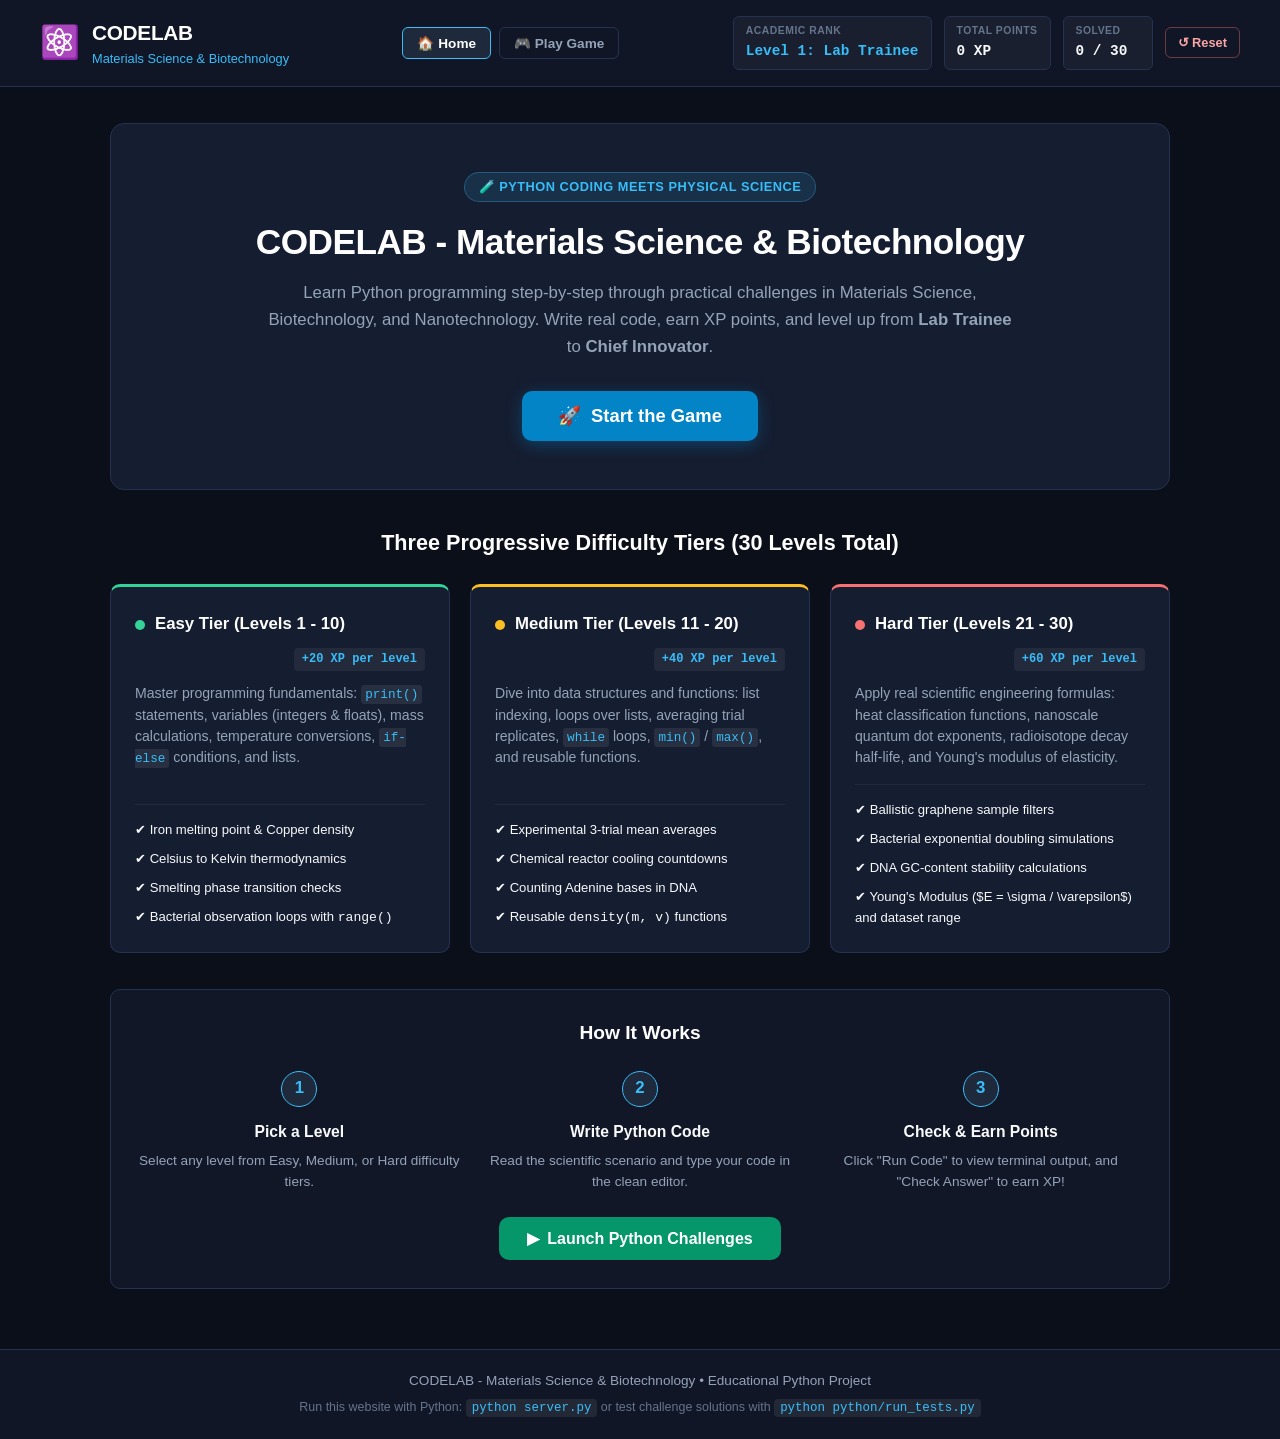
==== index.html @ d429882a "Initial project commit Co-authored-by: Copilot <223556219+Copilot@users.noreply.github.com>" ====
<!DOCTYPE html>
<html lang="en">
<head>
  <meta charset="UTF-8">
  <meta name="viewport" content="width=device-width, initial-scale=1.0">
  <title>CODELAB - Materials Science & Biotechnology</title>
  <link rel="stylesheet" href="css/style.css">
  <link rel="icon" href="data:image/svg+xml,<svg xmlns=%22http://www.w3.org/2000/svg%22 viewBox=%220%22%200%22%20100%22%20100%22><text y=%22.9em%22 font-size=%2290%22>🐍</text></svg>">
</head>
<body>

  <!-- App Header -->
  <header class="app-header">
    <div class="header-container">
      <div class="brand" id="nav-brand" style="cursor: pointer;" title="Return to Home">
        <span class="brand-icon">⚛️</span>
        <div>
          <h1>CODELAB</h1>
          <p class="brand-sub">Materials Science & Biotechnology</p>
        </div>
      </div>

      <nav class="header-nav">
        <button class="nav-btn active" id="btn-nav-home">🏠 Home</button>
        <button class="nav-btn" id="btn-nav-game">🎮 Play Game</button>
      </nav>

      <div class="stats-panel">
        <div class="stat-badge">
          <span class="stat-label">Academic Rank</span>
          <span class="stat-value highlight" id="hud-level-pill">Level 1: Lab Trainee</span>
        </div>
        <div class="stat-badge">
          <span class="stat-label">Total Points</span>
          <span class="stat-value" id="hud-xp">0 XP</span>
        </div>
        <div class="stat-badge">
          <span class="stat-label">Solved</span>
          <span class="stat-value" id="hud-solved">0 / 30</span>
        </div>
        <button class="btn-reset" id="btn-reset-progress" title="Reset your saved score">↺ Reset</button>
      </div>
    </div>
  </header>

  <!-- ======================================================================
       FRONT PAGE / HOME VIEW
       ====================================================================== -->
  <section class="home-view" id="home-view">
    <div class="hero-box">
      <div class="hero-tag">🧪 Python Coding Meets Physical Science</div>
      <h1 class="hero-heading">CODELAB - Materials Science & Biotechnology</h1>
      <p class="hero-subheading">
        Learn Python programming step-by-step through practical challenges in Materials Science, 
        Biotechnology, and Nanotechnology. Write real code, earn XP points, and level up from 
        <strong>Lab Trainee</strong> to <strong>Chief Innovator</strong>.
      </p>
      
      <div class="hero-actions">
        <button class="btn-hero-primary" id="btn-hero-start">
          <span>🚀</span> Start the Game
        </button>
      </div>
    </div>

    <!-- Tier Overview Cards -->
    <div class="overview-section">
      <h2 class="overview-title">Three Progressive Difficulty Tiers (30 Levels Total)</h2>
      <div class="tier-cards-grid">
        
        <div class="tier-card tier-card-easy" data-target-tier="easy" title="Click to launch Easy tier">
          <div class="tier-card-header">
            <span class="dot dot-easy"></span>
            <h3>Easy Tier (Levels 1 - 10)</h3>
            <span class="tier-reward">+20 XP per level</span>
          </div>
          <p class="tier-card-desc">
            Master programming fundamentals: <code>print()</code> statements, variables (integers & floats), 
            mass calculations, temperature conversions, <code>if-else</code> conditions, and lists.
          </p>
          <ul class="tier-features">
            <li>✔ Iron melting point & Copper density</li>
            <li>✔ Celsius to Kelvin thermodynamics</li>
            <li>✔ Smelting phase transition checks</li>
            <li>✔ Bacterial observation loops with <code>range()</code></li>
          </ul>
        </div>

        <div class="tier-card tier-card-medium" data-target-tier="medium" title="Click to launch Medium tier">
          <div class="tier-card-header">
            <span class="dot dot-medium"></span>
            <h3>Medium Tier (Levels 11 - 20)</h3>
            <span class="tier-reward">+40 XP per level</span>
          </div>
          <p class="tier-card-desc">
            Dive into data structures and functions: list indexing, loops over lists, 
            averaging trial replicates, <code>while</code> loops, <code>min()</code> / <code>max()</code>, and reusable functions.
          </p>
          <ul class="tier-features">
            <li>✔ Experimental 3-trial mean averages</li>
            <li>✔ Chemical reactor cooling countdowns</li>
            <li>✔ Counting Adenine bases in DNA</li>
            <li>✔ Reusable <code>density(m, v)</code> functions</li>
          </ul>
        </div>

        <div class="tier-card tier-card-hard" data-target-tier="hard" title="Click to launch Hard tier">
          <div class="tier-card-header">
            <span class="dot dot-hard"></span>
            <h3>Hard Tier (Levels 21 - 30)</h3>
            <span class="tier-reward">+60 XP per level</span>
          </div>
          <p class="tier-card-desc">
            Apply real scientific engineering formulas: heat classification functions, 
            nanoscale quantum dot exponents, radioisotope decay half-life, and Young's modulus of elasticity.
          </p>
          <ul class="tier-features">
            <li>✔ Ballistic graphene sample filters</li>
            <li>✔ Bacterial exponential doubling simulations</li>
            <li>✔ DNA GC-content stability calculations</li>
            <li>✔ Young's Modulus ($E = \sigma / \varepsilon$) and dataset range</li>
          </ul>
        </div>

      </div>

      <!-- How to Play Quick Steps -->
      <div class="steps-box">
        <h3 class="steps-title">How It Works</h3>
        <div class="steps-grid">
          <div class="step-item">
            <span class="step-num">1</span>
            <h4>Pick a Level</h4>
            <p>Select any level from Easy, Medium, or Hard difficulty tiers.</p>
          </div>
          <div class="step-item">
            <span class="step-num">2</span>
            <h4>Write Python Code</h4>
            <p>Read the scientific scenario and type your code in the clean editor.</p>
          </div>
          <div class="step-item">
            <span class="step-num">3</span>
            <h4>Check & Earn Points</h4>
            <p>Click "Run Code" to view terminal output, and "Check Answer" to earn XP!</p>
          </div>
        </div>
        <div style="text-align: center; margin-top: 24px;">
          <button class="btn-hero-secondary" id="btn-hero-start-bottom">
            <span>▶</span> Launch Python Challenges
          </button>
        </div>
      </div>
    </div>
  </section>

  <!-- ======================================================================
       GAME VIEW (CHALLENGE WORKSPACE)
       ====================================================================== -->
  <main class="main-content" id="game-view" style="display: none;">
    
    <!-- Tier Selection Tabs -->
    <div class="tier-tabs">
      <button class="tier-btn active" data-tier="easy">
        <span class="dot dot-easy"></span>
        Easy Levels (1 - 10)
      </button>
      <button class="tier-btn" data-tier="medium">
        <span class="dot dot-medium"></span>
        Medium Levels (11 - 20)
      </button>
      <button class="tier-btn" data-tier="hard">
        <span class="dot dot-hard"></span>
        Hard Levels (21 - 30)
      </button>
    </div>

    <!-- Levels Selector Grid -->
    <div class="levels-grid" id="levels-container">
      <!-- Generated dynamically by app.js (10 buttons for active tier) -->
    </div>

    <!-- Active Challenge Workspace -->
    <div class="workspace-card">
      
      <!-- Challenge Header -->
      <div class="challenge-header">
        <div>
          <div class="challenge-meta">
            <span class="badge" id="cw-difficulty-badge">Easy</span>
            <span class="badge badge-topic" id="cw-topic-badge">print() Statement</span>
            <span class="badge badge-xp" id="cw-xp-badge">+20 XP</span>
          </div>
          <h2 class="challenge-title" id="cw-title">Level 1: Lab Terminal Greeting</h2>
        </div>
        <div id="cw-status-indicator">
          <!-- Solved or Unsolved indicator -->
        </div>
      </div>

      <!-- Problem Description & Instructions -->
      <div class="challenge-description">
        <p class="scenario-text" id="cw-scenario">
          Welcome to the research laboratory! Every scientific instrument logs status messages to the console.
        </p>
        <div class="instruction-box" id="cw-instruction">
          Use the <code>print()</code> function to display exactly: <code>Hello, Science Lab!</code>
        </div>
      </div>

      <!-- Python Code Editor -->
      <div class="editor-wrapper">
        <div class="editor-bar">
          <span class="editor-file">main.py (Python Workspace)</span>
          <div class="editor-quick-actions">
            <button class="btn-tool" id="btn-hint">💡 Hint</button>
            <button class="btn-tool" id="btn-clear-code">↺ Clear</button>
          </div>
        </div>
        <textarea class="code-editor" id="code-input" spellcheck="false" placeholder="# Type your Python code here..."></textarea>
      </div>

      <!-- Editor Controls -->
      <div class="editor-actions">
        <button class="btn btn-run" id="btn-run-code">▶ Run Code</button>
        <button class="btn btn-check" id="btn-check-answer">✔ Check Answer</button>
      </div>

      <!-- Terminal Output Screen -->
      <div class="terminal-box">
        <div class="terminal-title">
          <span>TERMINAL OUTPUT</span>
          <span class="terminal-status" id="terminal-status">READY</span>
        </div>
        <pre class="terminal-body" id="terminal-body">Press "Run Code" to test or "Check Answer" to verify your solution.</pre>
      </div>

      <!-- Result Banner -->
      <div class="feedback-banner" id="feedback-banner" style="display: none;"></div>

    </div>

  </main>

  <!-- Simple Footer with Python Information -->
  <footer class="app-footer">
    <div class="footer-container">
      <p>CODELAB - Materials Science & Biotechnology • Educational Python Project</p>
      <p class="footer-sub">
        Run this website with Python: 
        <code>python server.py</code> or test challenge solutions with <code>python python/run_tests.py</code>
      </p>
    </div>
  </footer>

  <!-- Toast Notification Container -->
  <div id="toast-container" class="toast-container"></div>

  <!-- Scripts -->
  <script src="js/challenges.js"></script>
  <script src="js/game.js"></script>
  <script src="js/app.js"></script>
</body>
</html>
---- css/style.css ----
/* ==========================================================================
   CodeLab: Materials × Bio
   style.css - Clean, Student-Friendly Dark Design (Static Background, No Lag)
   ========================================================================== */

:root {
  --bg-page: #0b0f19;
  --bg-card: #151d30;
  --bg-card-hover: #1c2742;
  --bg-editor: #070c18;
  --bg-terminal: #050811;

  --border-subtle: #243250;
  --border-highlight: #38bdf8;

  --cyan: #38bdf8;
  --green: #34d399;
  --amber: #fbbf24;
  --rose: #f87171;
  --purple: #c084fc;

  --text-main: #f8fafc;
  --text-muted: #94a3b8;
  --text-dim: #64748b;

  --font-main: -apple-system, BlinkMacSystemFont, "Segoe UI", Roboto, Oxygen, Ubuntu, Cantarell, sans-serif;
  --font-mono: "Fira Code", Consolas, Monaco, "Courier New", monospace;

  --radius-sm: 6px;
  --radius-md: 10px;
  --radius-lg: 14px;
}

* {
  box-sizing: border-box;
  margin: 0;
  padding: 0;
}

body {
  background-color: var(--bg-page);
  color: var(--text-main);
  font-family: var(--font-main);
  line-height: 1.6;
  min-height: 100vh;
  display: flex;
  flex-direction: column;
}

/* ==========================================================================
   APP HEADER
   ========================================================================== */
.app-header {
  background-color: #101626;
  border-bottom: 1px solid var(--border-subtle);
  padding: 16px 24px;
  position: sticky;
  top: 0;
  z-index: 100;
}

.header-container {
  max-width: 1200px;
  margin: 0 auto;
  display: flex;
  align-items: center;
  justify-content: space-between;
  gap: 16px;
  flex-wrap: wrap;
}

.brand {
  display: flex;
  align-items: center;
  gap: 12px;
}

.brand-icon {
  font-size: 2rem;
}

.brand h1 {
  font-size: 1.3rem;
  font-weight: 700;
  color: #fff;
  letter-spacing: -0.3px;
}

.brand-sub {
  font-size: 0.8rem;
  color: var(--cyan);
}

.header-nav {
  display: flex;
  align-items: center;
  gap: 8px;
}

.nav-btn {
  background: transparent;
  border: 1px solid var(--border-subtle);
  color: var(--text-muted);
  padding: 7px 14px;
  border-radius: var(--radius-sm);
  font-size: 0.85rem;
  font-weight: 600;
  cursor: pointer;
  transition: all 0.2s;
}

.nav-btn:hover {
  background: rgba(255, 255, 255, 0.06);
  color: #fff;
}

.nav-btn.active {
  background: #1e293b;
  border-color: var(--cyan);
  color: #fff;
}

.stats-panel {
  display: flex;
  align-items: center;
  gap: 12px;
  flex-wrap: wrap;
}

.stat-badge {
  background: rgba(255, 255, 255, 0.04);
  border: 1px solid var(--border-subtle);
  border-radius: var(--radius-sm);
  padding: 6px 12px;
  display: flex;
  flex-direction: column;
  min-width: 90px;
}

.stat-label {
  font-size: 0.65rem;
  color: var(--text-dim);
  text-transform: uppercase;
  font-weight: 600;
  letter-spacing: 0.5px;
}

.stat-value {
  font-size: 0.9rem;
  font-weight: 700;
  color: var(--text-main);
  font-family: var(--font-mono);
}

.stat-value.highlight {
  color: var(--cyan);
}

.btn-reset {
  background: transparent;
  border: 1px solid rgba(248, 113, 113, 0.4);
  color: #fca5a5;
  padding: 7px 12px;
  border-radius: var(--radius-sm);
  font-size: 0.8rem;
  font-weight: 600;
  cursor: pointer;
  transition: all 0.2s;
}

.btn-reset:hover {
  background: rgba(248, 113, 113, 0.15);
  border-color: var(--rose);
  color: #fff;
}

/* ==========================================================================
   FRONT PAGE / HOME VIEW
   ========================================================================== */
.home-view {
  max-width: 1100px;
  margin: 36px auto 60px;
  padding: 0 20px;
}

.hero-box {
  background: #151d30;
  border: 1px solid var(--border-subtle);
  border-radius: var(--radius-lg);
  padding: 48px 36px;
  text-align: center;
  margin-bottom: 36px;
}

.hero-tag {
  display: inline-block;
  background: rgba(56, 189, 248, 0.12);
  border: 1px solid rgba(56, 189, 248, 0.3);
  color: var(--cyan);
  font-size: 0.8rem;
  font-weight: 700;
  padding: 4px 14px;
  border-radius: 20px;
  margin-bottom: 18px;
  text-transform: uppercase;
  letter-spacing: 0.5px;
}

.hero-heading {
  font-size: 2.2rem;
  font-weight: 800;
  color: #fff;
  letter-spacing: -0.5px;
  margin-bottom: 16px;
  line-height: 1.25;
}

.hero-subheading {
  font-size: 1.05rem;
  color: var(--text-muted);
  max-width: 750px;
  margin: 0 auto 30px;
  line-height: 1.6;
}

.hero-actions {
  display: flex;
  justify-content: center;
  gap: 16px;
}

.btn-hero-primary {
  background: #0284c7;
  color: #fff;
  font-size: 1.15rem;
  font-weight: 800;
  padding: 14px 36px;
  border-radius: var(--radius-md);
  border: none;
  cursor: pointer;
  transition: all 0.2s;
  display: inline-flex;
  align-items: center;
  gap: 10px;
  box-shadow: 0 4px 16px rgba(2, 132, 199, 0.35);
}

.btn-hero-primary:hover {
  background: #0ea5e9;
  transform: translateY(-2px);
  box-shadow: 0 6px 20px rgba(14, 165, 233, 0.5);
}

.btn-hero-secondary {
  background: #059669;
  color: #fff;
  font-size: 1rem;
  font-weight: 700;
  padding: 12px 28px;
  border-radius: var(--radius-md);
  border: none;
  cursor: pointer;
  transition: all 0.2s;
  display: inline-flex;
  align-items: center;
  gap: 8px;
}

.btn-hero-secondary:hover {
  background: #10b981;
}

/* Tier Overview Cards */
.overview-title {
  font-size: 1.35rem;
  font-weight: 700;
  color: #fff;
  text-align: center;
  margin-bottom: 24px;
}

.tier-cards-grid {
  display: grid;
  grid-template-columns: repeat(auto-fit, minmax(300px, 1fr));
  gap: 20px;
  margin-bottom: 36px;
}

.tier-card {
  background: #151d30;
  border: 1px solid var(--border-subtle);
  border-radius: var(--radius-md);
  padding: 24px;
  display: flex;
  flex-direction: column;
  cursor: pointer;
  transition: transform 0.2s ease, border-color 0.2s ease;
}

.tier-card:hover {
  transform: translateY(-3px);
  border-color: rgba(56, 189, 248, 0.4);
}

.tier-card-easy { border-top: 3px solid var(--green); }
.tier-card-medium { border-top: 3px solid var(--amber); }
.tier-card-hard { border-top: 3px solid var(--rose); }

.tier-card-header {
  display: flex;
  align-items: center;
  gap: 10px;
  margin-bottom: 12px;
  flex-wrap: wrap;
}

.tier-card-header h3 {
  font-size: 1.05rem;
  font-weight: 700;
  color: #fff;
}

.tier-reward {
  margin-left: auto;
  font-size: 0.75rem;
  font-weight: 700;
  padding: 2px 8px;
  border-radius: 4px;
  background: rgba(255, 255, 255, 0.06);
  color: var(--cyan);
  font-family: var(--font-mono);
}

.tier-card-desc {
  font-size: 0.88rem;
  color: var(--text-muted);
  margin-bottom: 16px;
  line-height: 1.5;
}

.tier-card-desc code {
  background: rgba(255, 255, 255, 0.08);
  color: var(--cyan);
  padding: 2px 4px;
  border-radius: 3px;
  font-size: 0.9em;
}

.tier-features {
  list-style: none;
  font-size: 0.82rem;
  color: var(--text-main);
  display: flex;
  flex-direction: column;
  gap: 8px;
  margin-top: auto;
  padding-top: 14px;
  border-top: 1px solid rgba(255, 255, 255, 0.05);
}

/* How It Works Steps */
.steps-box {
  background: #111726;
  border: 1px solid var(--border-subtle);
  border-radius: var(--radius-md);
  padding: 28px;
}

.steps-title {
  text-align: center;
  font-size: 1.2rem;
  font-weight: 700;
  color: #fff;
  margin-bottom: 22px;
}

.steps-grid {
  display: grid;
  grid-template-columns: repeat(auto-fit, minmax(220px, 1fr));
  gap: 20px;
}

.step-item {
  text-align: center;
}

.step-num {
  width: 36px;
  height: 36px;
  border-radius: 50%;
  background: #1e293b;
  border: 1px solid var(--border-highlight);
  color: var(--cyan);
  font-weight: 800;
  display: flex;
  align-items: center;
  justify-content: center;
  margin: 0 auto 12px;
  font-size: 1.05rem;
}

.step-item h4 {
  font-size: 0.98rem;
  font-weight: 700;
  margin-bottom: 6px;
}

.step-item p {
  font-size: 0.85rem;
  color: var(--text-muted);
}

/* ==========================================================================
   MAIN CONTENT LAYOUT
   ========================================================================== */
.main-content {
  max-width: 1200px;
  width: 100%;
  margin: 28px auto;
  padding: 0 20px;
  flex: 1;
}

/* Difficulty Tier Tabs */
.tier-tabs {
  display: flex;
  gap: 10px;
  margin-bottom: 20px;
  flex-wrap: wrap;
}

.tier-btn {
  background: #10182b;
  border: 1px solid var(--border-subtle);
  color: var(--text-muted);
  padding: 10px 20px;
  border-radius: var(--radius-md);
  font-size: 0.95rem;
  font-weight: 600;
  cursor: pointer;
  display: flex;
  align-items: center;
  gap: 8px;
  transition: all 0.2s;
}

.tier-btn:hover {
  background: var(--bg-card-hover);
  color: var(--text-main);
}

.tier-btn.active {
  background: #1e293b;
  border-color: var(--border-highlight);
  color: #fff;
}

.dot {
  width: 10px;
  height: 10px;
  border-radius: 50%;
  display: inline-block;
}

.dot-easy { background-color: var(--green); }
.dot-medium { background-color: var(--amber); }
.dot-hard { background-color: var(--rose); }

/* Level Selector Grid */
.levels-grid {
  display: grid;
  grid-template-columns: repeat(auto-fill, minmax(105px, 1fr));
  gap: 10px;
  margin-bottom: 24px;
}

.level-card {
  background: var(--bg-card);
  border: 1px solid var(--border-subtle);
  border-radius: var(--radius-sm);
  padding: 12px 10px;
  text-align: center;
  cursor: pointer;
  transition: all 0.2s;
  display: flex;
  flex-direction: column;
  gap: 4px;
}

.level-card:hover {
  background: var(--bg-card-hover);
  border-color: rgba(56, 189, 248, 0.4);
}

.level-card.active {
  background: #172554;
  border-color: var(--cyan);
}

.level-card.completed {
  border-color: rgba(52, 211, 153, 0.5);
  background: #06281e;
}

.level-num {
  font-size: 0.95rem;
  font-weight: 700;
  color: #fff;
  font-family: var(--font-mono);
}

.level-status {
  font-size: 0.75rem;
  color: var(--text-dim);
}

.level-card.completed .level-status {
  color: var(--green);
  font-weight: 600;
}

/* ==========================================================================
   WORKSPACE CARD (CHALLENGE AREA)
   ========================================================================== */
.workspace-card {
  background: var(--bg-card);
  border: 1px solid var(--border-subtle);
  border-radius: var(--radius-lg);
  padding: 28px;
}

.challenge-header {
  display: flex;
  align-items: flex-start;
  justify-content: space-between;
  gap: 16px;
  margin-bottom: 20px;
  border-bottom: 1px solid var(--border-subtle);
  padding-bottom: 16px;
}

.challenge-meta {
  display: flex;
  align-items: center;
  gap: 8px;
  margin-bottom: 8px;
  flex-wrap: wrap;
}

.badge {
  font-size: 0.75rem;
  font-weight: 700;
  padding: 3px 8px;
  border-radius: 4px;
  text-transform: uppercase;
}

.badge.easy { background: rgba(52, 211, 153, 0.15); color: var(--green); }
.badge.medium { background: rgba(251, 191, 36, 0.15); color: var(--amber); }
.badge.hard { background: rgba(248, 113, 113, 0.15); color: var(--rose); }

.badge-topic {
  background: rgba(255, 255, 255, 0.06);
  color: var(--text-muted);
}

.badge-xp {
  background: rgba(56, 189, 248, 0.15);
  color: var(--cyan);
  font-family: var(--font-mono);
}

.challenge-title {
  font-size: 1.4rem;
  font-weight: 700;
  color: #fff;
}

.status-indicator-badge {
  font-size: 0.85rem;
  font-weight: 700;
  padding: 4px 10px;
  border-radius: var(--radius-sm);
}

.status-indicator-badge.done {
  background: rgba(52, 211, 153, 0.15);
  color: var(--green);
  border: 1px solid rgba(52, 211, 153, 0.3);
}

.status-indicator-badge.todo {
  background: rgba(255, 255, 255, 0.05);
  color: var(--text-dim);
}

/* Challenge Description */
.challenge-description {
  margin-bottom: 22px;
}

.scenario-text {
  font-size: 0.95rem;
  color: var(--text-muted);
  margin-bottom: 12px;
}

.instruction-box {
  background: #0c1220;
  border-left: 3px solid var(--cyan);
  padding: 12px 16px;
  border-radius: 0 var(--radius-sm) var(--radius-sm) 0;
  font-size: 0.92rem;
  color: #e2e8f0;
}

.instruction-box code {
  background: rgba(56, 189, 248, 0.15);
  color: var(--cyan);
  padding: 2px 6px;
  border-radius: 4px;
  font-family: var(--font-mono);
  font-size: 0.9em;
}

/* Code Editor */
.editor-wrapper {
  background: var(--bg-editor);
  border: 1px solid var(--border-subtle);
  border-radius: var(--radius-md);
  overflow: hidden;
  margin-bottom: 16px;
}

.editor-bar {
  background: #101626;
  padding: 8px 14px;
  display: flex;
  align-items: center;
  justify-content: space-between;
  border-bottom: 1px solid var(--border-subtle);
}

.editor-file {
  font-size: 0.8rem;
  color: var(--text-muted);
  font-family: var(--font-mono);
}

.editor-quick-actions {
  display: flex;
  gap: 8px;
}

.btn-tool {
  background: rgba(255, 255, 255, 0.05);
  border: 1px solid var(--border-subtle);
  color: var(--text-muted);
  font-size: 0.75rem;
  padding: 4px 8px;
  border-radius: 4px;
  cursor: pointer;
  transition: all 0.2s;
}

.btn-tool:hover {
  background: rgba(255, 255, 255, 0.12);
  color: #fff;
}

.code-editor {
  width: 100%;
  min-height: 160px;
  background: transparent;
  color: #7dd3fc;
  font-family: var(--font-mono);
  font-size: 0.95rem;
  line-height: 1.6;
  padding: 16px;
  border: none;
  outline: none;
  resize: vertical;
  tab-size: 4;
}

/* Editor Buttons */
.editor-actions {
  display: flex;
  align-items: center;
  gap: 12px;
  margin-bottom: 20px;
  flex-wrap: wrap;
}

.btn {
  padding: 10px 22px;
  border-radius: var(--radius-sm);
  font-size: 0.92rem;
  font-weight: 700;
  cursor: pointer;
  transition: all 0.2s;
  border: none;
  display: inline-flex;
  align-items: center;
  gap: 6px;
}

.btn-run {
  background: #1e293b;
  border: 1px solid var(--border-subtle);
  color: #fff;
}

.btn-run:hover {
  background: #334155;
  border-color: var(--border-highlight);
}

.btn-check {
  background: #059669;
  color: #fff;
}

.btn-check:hover {
  background: #10b981;
}

/* Terminal */
.terminal-box {
  background: var(--bg-terminal);
  border: 1px solid var(--border-subtle);
  border-radius: var(--radius-md);
  padding: 14px 18px;
  font-family: var(--font-mono);
  font-size: 0.88rem;
  margin-bottom: 16px;
}

.terminal-title {
  color: var(--text-dim);
  font-size: 0.72rem;
  font-weight: 700;
  letter-spacing: 0.5px;
  display: flex;
  align-items: center;
  justify-content: space-between;
  margin-bottom: 8px;
}

.terminal-status {
  color: var(--cyan);
}

.terminal-body {
  color: #e2e8f0;
  white-space: pre-wrap;
  word-break: break-all;
  min-height: 60px;
}

.terminal-body.error {
  color: var(--rose);
}

.terminal-body.success {
  color: var(--green);
}

/* Result Feedback Banner */
.feedback-banner {
  padding: 14px 18px;
  border-radius: var(--radius-sm);
  font-size: 0.92rem;
  font-weight: 600;
  margin-top: 14px;
}

.feedback-banner.success {
  background: rgba(52, 211, 153, 0.15);
  border: 1px solid var(--green);
  color: #6ee7b7;
}

.feedback-banner.error {
  background: rgba(248, 113, 113, 0.15);
  border: 1px solid var(--rose);
  color: #fca5a5;
}

/* ==========================================================================
   APP FOOTER
   ========================================================================== */
.app-footer {
  background: #101626;
  border-top: 1px solid var(--border-subtle);
  padding: 20px;
  text-align: center;
  font-size: 0.85rem;
  color: var(--text-muted);
}

.footer-container {
  max-width: 1000px;
  margin: 0 auto;
}

.footer-sub {
  font-size: 0.78rem;
  color: var(--text-dim);
  margin-top: 6px;
}

.footer-sub code {
  background: rgba(255, 255, 255, 0.08);
  color: var(--cyan);
  padding: 2px 6px;
  border-radius: 4px;
  font-family: var(--font-mono);
}

/* ==========================================================================
   FLOATING TOAST
   ========================================================================== */
.toast-container {
  position: fixed;
  bottom: 24px;
  right: 24px;
  z-index: 9999;
  display: flex;
  flex-direction: column;
  gap: 10px;
}

.toast {
  background: #1e293b;
  border: 1px solid var(--cyan);
  color: #fff;
  padding: 12px 18px;
  border-radius: var(--radius-sm);
  font-size: 0.88rem;
  font-weight: 600;
  box-shadow: 0 4px 12px rgba(0, 0, 0, 0.4);
  animation: fadeInToast 0.3s ease;
}

@keyframes fadeInToast {
  from { opacity: 0; transform: translateY(10px); }
  to { opacity: 1; transform: translateY(0); }
}

/* Mobile responsive */
@media (max-width: 640px) {
  .header-container {
    flex-direction: column;
    align-items: flex-start;
  }
  .stats-panel {
    width: 100%;
    justify-content: space-between;
  }
  .workspace-card {
    padding: 18px;
  }
  .challenge-title {
    font-size: 1.15rem;
  }
}
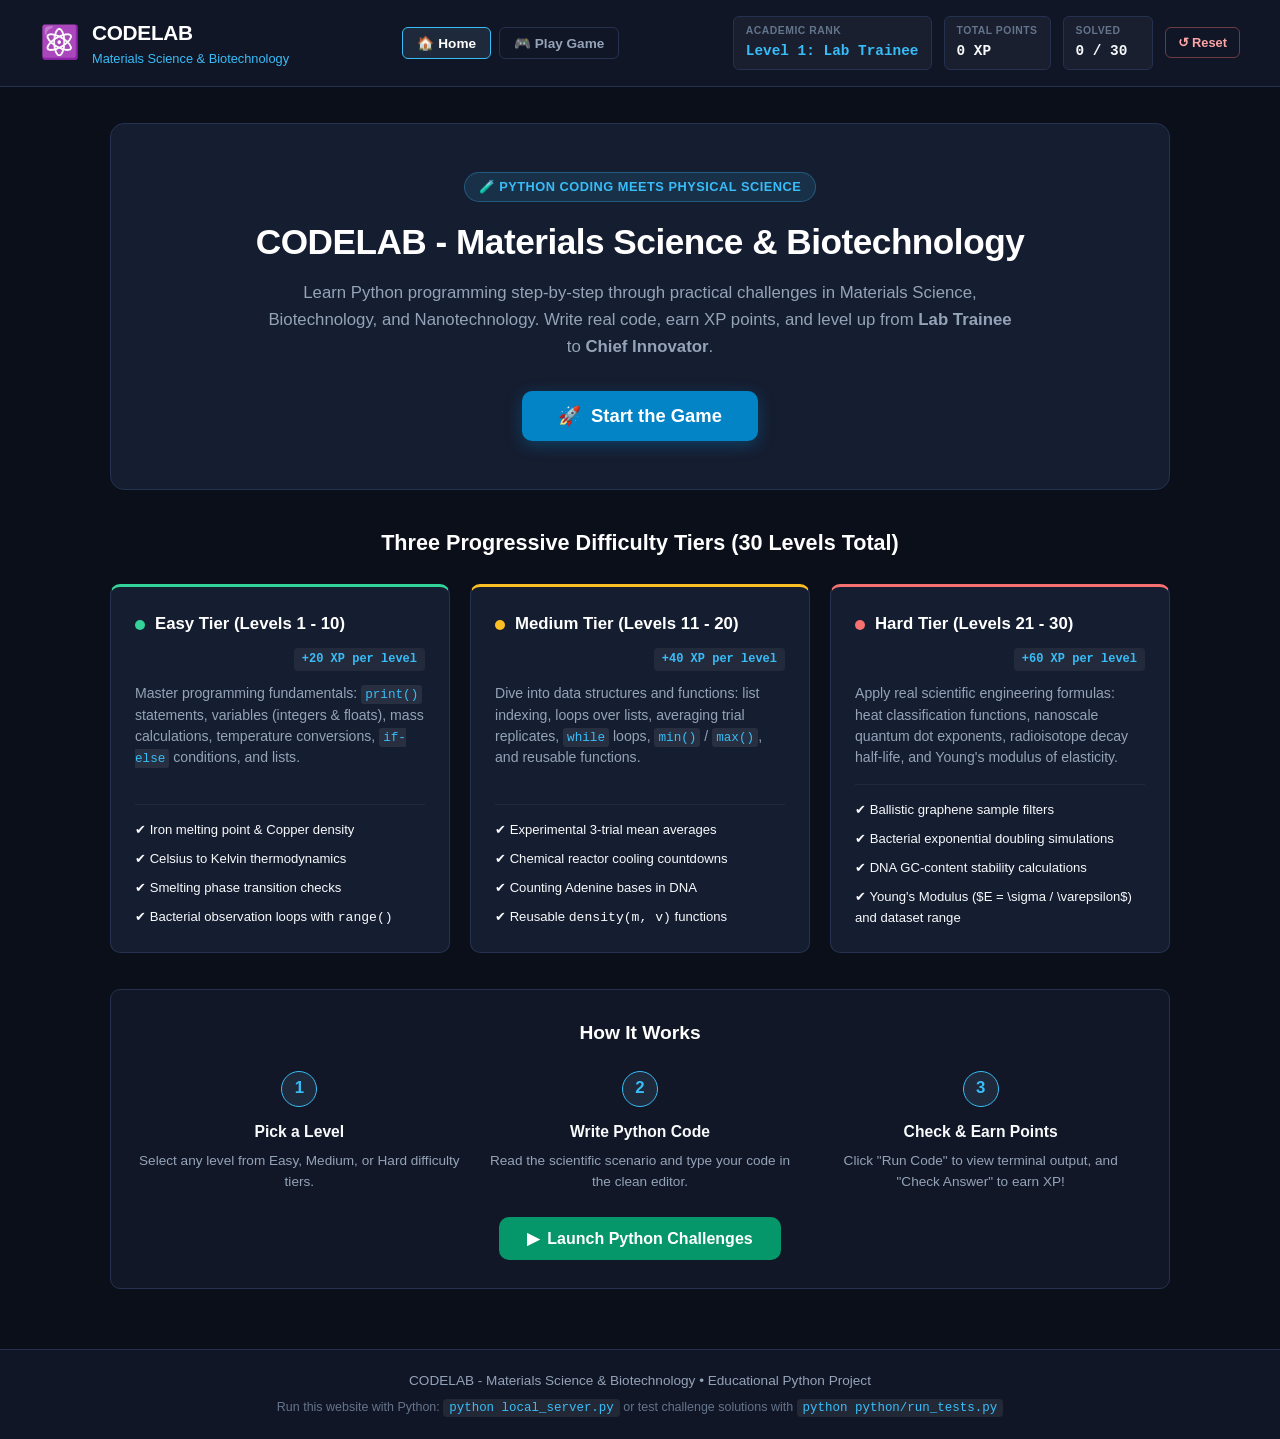
==== commit b8a51158: "Deployment error fixed" ====
--- a/index.html
+++ b/index.html
@@ -247,7 +247,7 @@
       <p>CODELAB - Materials Science & Biotechnology • Educational Python Project</p>
       <p class="footer-sub">
         Run this website with Python: 
-        <code>python server.py</code> or test challenge solutions with <code>python python/run_tests.py</code>
+        <code>python local_server.py</code> or test challenge solutions with <code>python python/run_tests.py</code>
       </p>
     </div>
   </footer>
